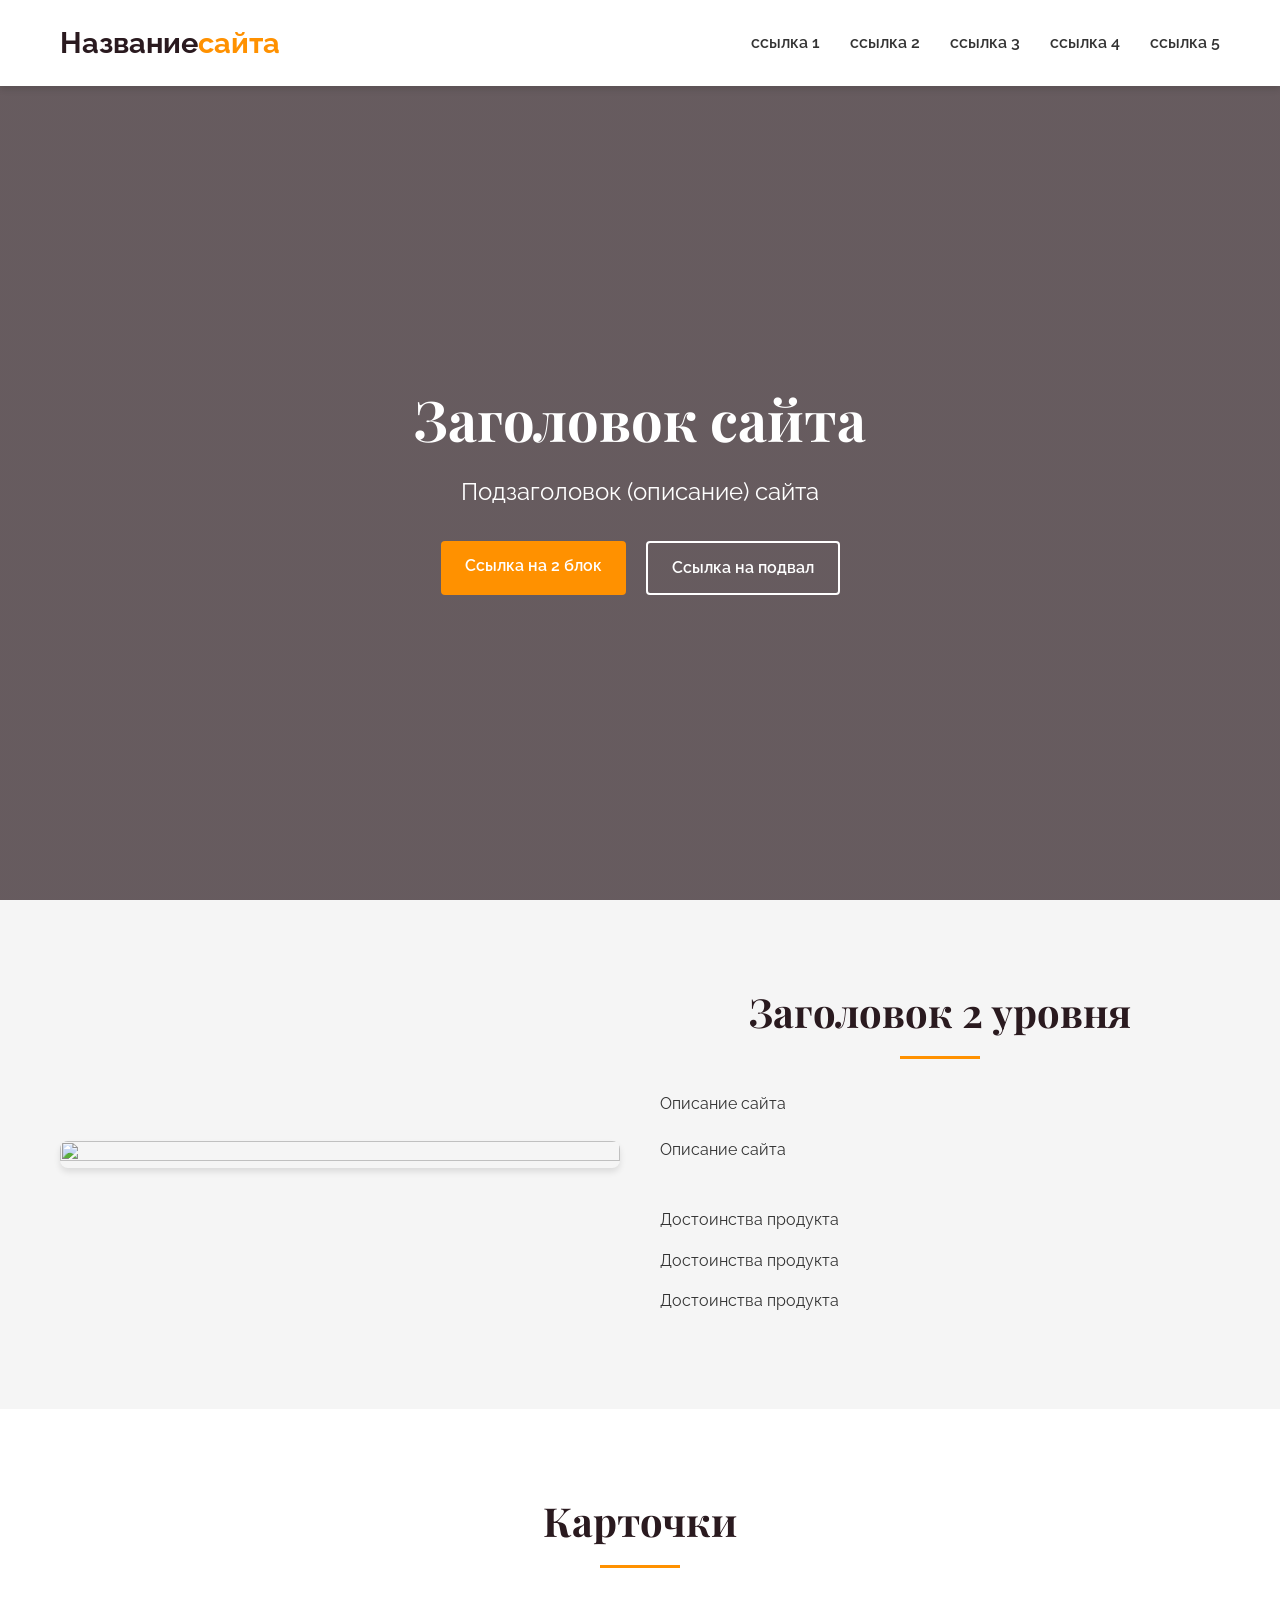
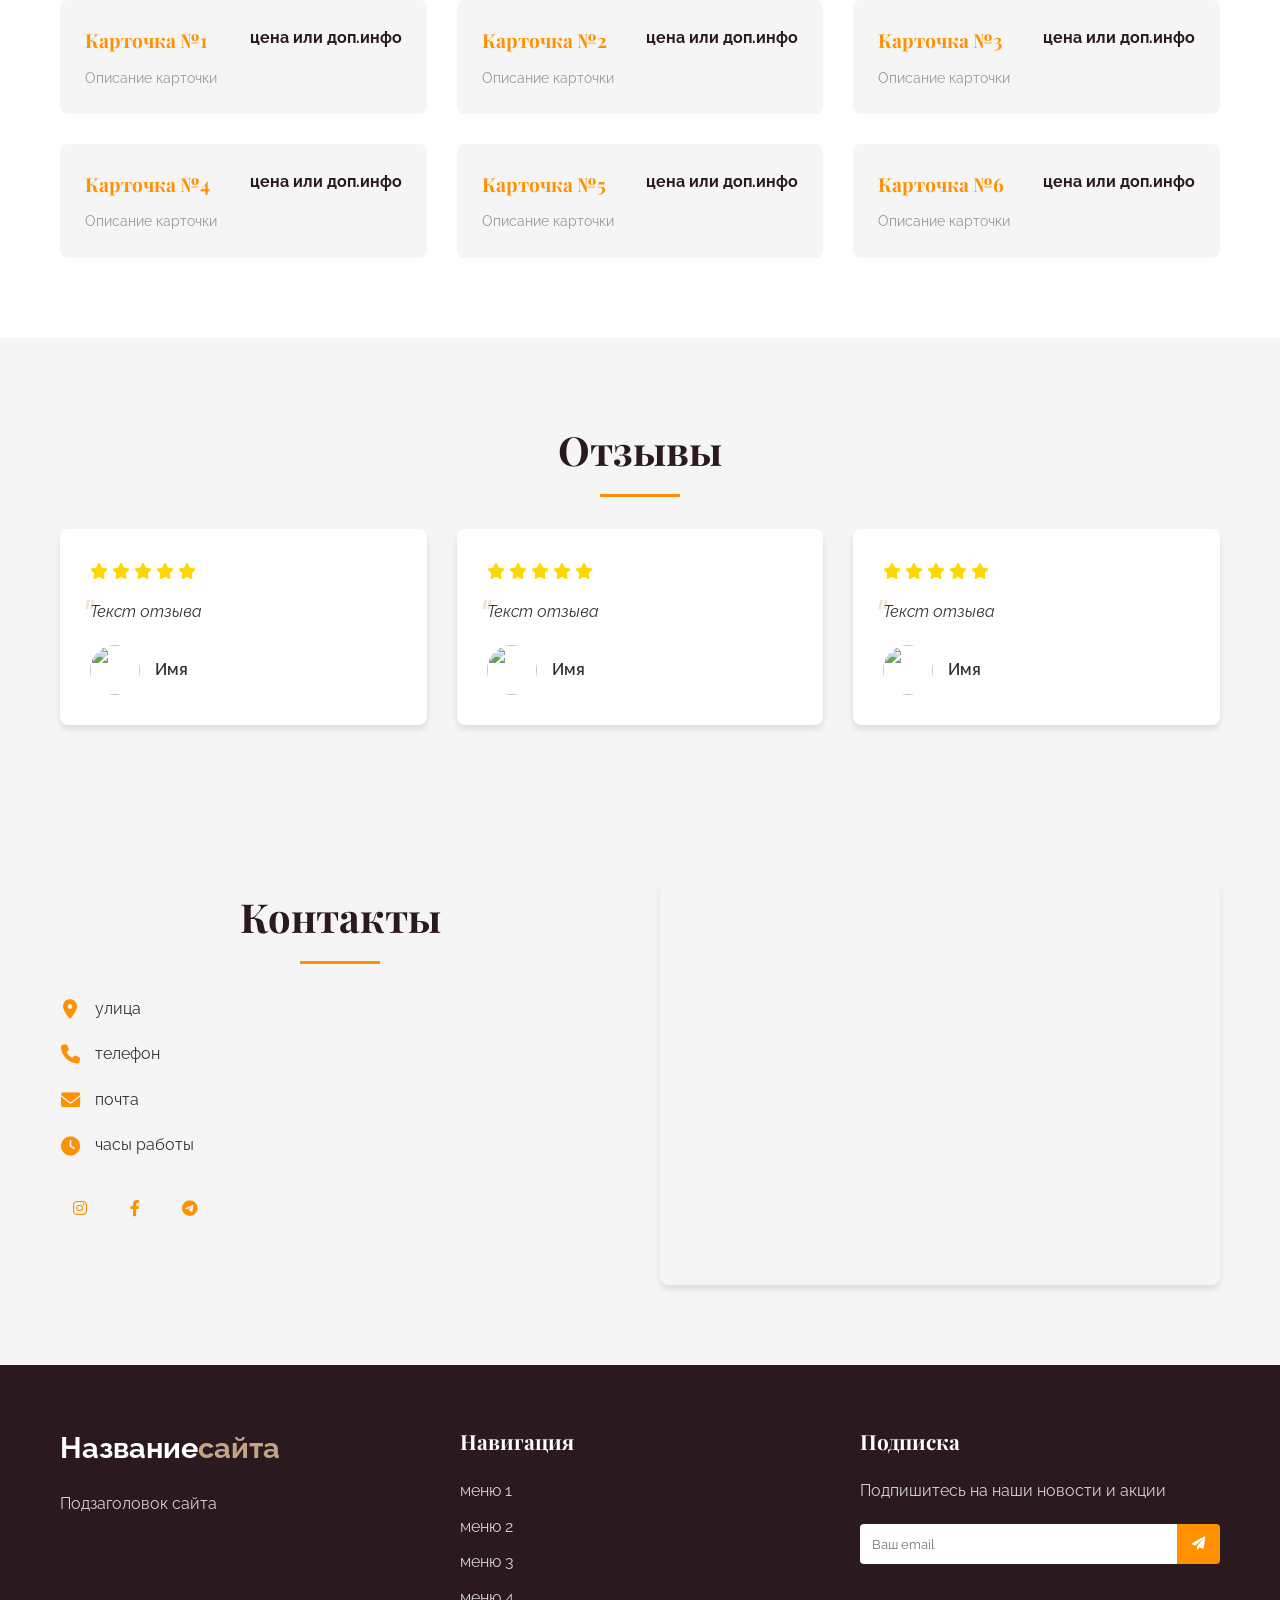
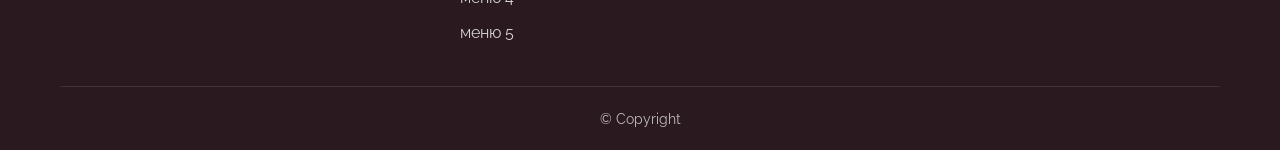
==== index.html @ e177df83 "тест" ====
<!DOCTYPE html>
<html lang="ru">

<head>
    <meta charset="UTF-8">
    <meta name="viewport" content="width=device-width, initial-scale=1.0">
    <title>Название сайта</title>

    <link
        href="https://fonts.googleapis.com/css2?family=Playfair+Display:wght@400;700&family=Raleway:wght@400;600&display=swap"
        rel="stylesheet">
    <link rel="stylesheet" href="https://cdnjs.cloudflare.com/ajax/libs/font-awesome/6.0.0-beta3/css/all.min.css">
    <link rel="stylesheet" href="css/reset.css">
    <link rel="stylesheet" href="css/styles.css">
</head>

<body>
    <header class="header">
        <div class="container">
            <div class="header__inner">
                <a href="#" class="logo">Название<span>сайта</span></a>
                <nav class="nav">
                    <ul class="nav__list">
                        <li class="nav__item"><a href="#" class="nav__link">ссылка 1</a></li>
                        <li class="nav__item"><a href="#menu" class="nav__link">ссылка 2</a></li>
                        <li class="nav__item"><a href="#about" class="nav__link">ссылка 3</a></li>
                        <li class="nav__item"><a href="#reviews" class="nav__link">ссылка 4</a></li>
                        <li class="nav__item"><a href="#contacts" class="nav__link">ссылка 5</a></li>
                    </ul>
                </nav>
                <button class="menu-toggle" aria-label="Меню">
                    <span class="menu-toggle__line"></span>
                    <span class="menu-toggle__line"></span>
                    <span class="menu-toggle__line"></span>
                </button>
            </div>
        </div>
    </header>

    <main class="main">
        <section class="hero">
            <div class="container">
                <h1 class="hero__title">Заголовок сайта</h1>
                <p class="hero__subtitle">Подзаголовок (описание) сайта</p>
                <div class="hero__buttons">
                    <a href="#menu" class="btn btn--primary">Ссылка на 2 блок</a>
                    <a href="#contacts" class="btn btn--outline">Ссылка на подвал</a>
                </div>
            </div>
        </section>

        <section id="about" class="about">
            <div class="container">
                <div class="about__inner">
                    <div class="about__image">
                        <img src="..." alt="">
                    </div>
                    <div class="about__content">
                        <h2 class="section-title">Заголовок 2 уровня</h2>
                        <p class="about__text">Описание сайта</p>
                        <p class="about__text">Описание сайта</p>
                        <ul class="about__features">
                            <li class="feature-item">
                                <span></span>
                            </li>
                            <li class="feature-item">
                                <span>Достоинства продукта</span>
                            </li>
                            <li class="feature-item">
                                <span>Достоинства продукта</span>
                            </li>
                            <li class="feature-item">
                                <span>Достоинства продукта</span>
                            </li>
                        </ul>
                    </div>
                </div>
            </div>
        </section>

        <section id="menu" class="menu">
            <div class="container">
                <h2 class="section-title">Карточки</h2>
                <div class="menu__content active" id="coffee">
                    <div class="menu__grid">
                        <div class="menu-item">
                            <div class="menu-item__header">
                                <h3 class="menu-item__title">Карточка №1</h3>
                                <span class="menu-item__price">цена или доп.инфо</span>
                            </div>
                            <p class="menu-item__description">Описание карточки</p>
                        </div>
                        <div class="menu-item">
                            <div class="menu-item__header">
                                <h3 class="menu-item__title">Карточка №2</h3>
                                <span class="menu-item__price">цена или доп.инфо</span>
                            </div>
                            <p class="menu-item__description">Описание карточки</p>
                        </div>
                        <div class="menu-item">
                            <div class="menu-item__header">
                                <h3 class="menu-item__title">Карточка №3</h3>
                                <span class="menu-item__price">цена или доп.инфо</span>
                            </div>
                            <p class="menu-item__description">Описание карточки</p>
                        </div>
                        <div class="menu-item">
                            <div class="menu-item__header">
                                <h3 class="menu-item__title">Карточка №4</h3>
                                <span class="menu-item__price">цена или доп.инфо</span>
                            </div>
                            <p class="menu-item__description">Описание карточки</p>
                        </div>
                        <div class="menu-item">
                            <div class="menu-item__header">
                                <h3 class="menu-item__title">Карточка №5</h3>
                                <span class="menu-item__price">цена или доп.инфо</span>
                            </div>
                            <p class="menu-item__description">Описание карточки</p>
                        </div>
                        <div class="menu-item">
                            <div class="menu-item__header">
                                <h3 class="menu-item__title">Карточка №6</h3>
                                <span class="menu-item__price">цена или доп.инфо</span>
                            </div>
                            <p class="menu-item__description">Описание карточки</p>
                        </div>
                    </div>
                </div>

            </div>
        </section>

        <section id="reviews" class="reviews">
            <div class="container">
                <h2 class="section-title">Отзывы</h2>
                <div class="reviews__slider">
                    <div class="review">
                        <div class="review__rating">
                            <i class="fas fa-star"></i>
                            <i class="fas fa-star"></i>
                            <i class="fas fa-star"></i>
                            <i class="fas fa-star"></i>
                            <i class="fas fa-star"></i>
                        </div>
                        <p class="review__text">Текст отзыва</p>
                        <div class="review__author">
                            <img src="Вставьте фото" alt=""
                                class="review__photo">
                            <span class="review__name">Имя</span>
                        </div>
                    </div>
                    <div class="review">
                        <div class="review__rating">
                            <i class="fas fa-star"></i>
                            <i class="fas fa-star"></i>
                            <i class="fas fa-star"></i>
                            <i class="fas fa-star"></i>
                            <i class="fas fa-star"></i>
                        </div>
                        <p class="review__text">Текст отзыва</p>
                        <div class="review__author">
                            <img src="Вставьте фото" alt=""
                                class="review__photo">
                            <span class="review__name">Имя</span>
                        </div>
                    </div>
                    <div class="review">
                        <div class="review__rating">
                            <i class="fas fa-star"></i>
                            <i class="fas fa-star"></i>
                            <i class="fas fa-star"></i>
                            <i class="fas fa-star"></i>
                            <i class="fas fa-star"></i>
                        </div>
                        <p class="review__text">Текст отзыва</p>
                        <div class="review__author">
                            <img src="Вставьте фото" alt=""
                                class="review__photo">
                            <span class="review__name">Имя</span>
                        </div>
                    </div>
                </div>
            </div>
        </section>

        <section id="contacts" class="contacts">
            <div class="container">
                <div class="contacts__inner">
                    <div class="contacts__info">
                        <h2 class="section-title">Контакты</h2>
                        <div class="contact-item">
                            <i class="fas fa-map-marker-alt contact-icon"></i>
                            <span>улица</span>
                        </div>
                        <div class="contact-item">
                            <i class="fas fa-phone contact-icon"></i>
                            <span>телефон</span>
                        </div>
                        <div class="contact-item">
                            <i class="fas fa-envelope contact-icon"></i>
                            <span>почта</span>
                        </div>
                        <div class="contact-item">
                            <i class="fas fa-clock contact-icon"></i>
                            <span>часы работы</span>
                        </div>
                        <div class="social-links">
                            <a href="#" class="social-link" aria-label="Instagram"><i class="fab fa-instagram"></i></a>
                            <a href="#" class="social-link" aria-label="Facebook"><i class="fab fa-facebook-f"></i></a>
                            <a href="#" class="social-link" aria-label="Telegram"><i
                                    class="fab fa-telegram-plane"></i></a>
                        </div>
                    </div>
                    <div class="contacts__map">
                        <iframe
                            src="https://www.google.com/maps/embed?pb=!1m18!1m12!1m3!1d2245.373789929819!2d37.61842331593077!3d55.75370398055291!2m3!1f0!2f0!3f0!3m2!1i1024!2i768!4f13.1!3m3!1m2!1s0x46b54a5a738fa419%3A0x7c347d506f52311f!2z0JrRgNCw0YHQvdCw0Y8g0JrQvtC80L_RjtGA0L7QstGB0LrQsNGP!5e0!3m2!1sru!2sru!4v1620000000000!5m2!1sru!2sru"
                            width="100%" height="100%" style="border:0;" allowfullscreen="" loading="lazy"></iframe>
                    </div>
                </div>
            </div>
        </section>
    </main>

    <footer class="footer">
        <div class="container">
            <div class="footer__inner">
                <div class="footer__logo">
                    <a href="#" class="logo">Название<span>сайта</span></a>
                    <p class="footer__text">Подзаголовок сайта</p>
                </div>
                <div class="footer__nav">
                    <h3 class="footer__title">Навигация</h3>
                    <ul class="footer__list">
                        <li><a href="#" class="footer__link">меню 1</a></li>
                        <li><a href="#menu" class="footer__link">меню 2</a></li>
                        <li><a href="#about" class="footer__link">меню 3</a></li>
                        <li><a href="#reviews" class="footer__link">меню 4</a></li>
                        <li><a href="#contacts" class="footer__link">меню 5</a></li>
                    </ul>
                </div>
                <div class="footer__subscribe">
                    <h3 class="footer__title">Подписка</h3>
                    <p class="footer__text">Подпишитесь на наши новости и акции</p>
                    <form class="subscribe-form">
                        <input type="email" placeholder="Ваш email" class="subscribe-input">
                        <button type="submit" class="subscribe-btn"><i class="fas fa-paper-plane"></i></button>
                    </form>
                </div>
            </div>
            <div class="footer__bottom">
                <p class="footer__copyright">© Copyright</p>
            </div>
        </div>
    </footer>


</body>

</html>
---- css/styles.css ----
/* Базовые стили */
:root {
    --primary-color: #ff9100;
    --primary-color-hover: #c05a1f;
    --secondary-color: #C4A484;
    --dark-color: #2A1A1F;
    --light-color: #F5F5F5;
    --white-color: #FFFFFF;
    --text-color: #333333;
    --gray-color: #999999;
    --shadow: 0 4px 6px rgba(0, 0, 0, 0.1);
    --transition: all 0.3s ease;
}

* {
    margin: 0;
    padding: 0;
    box-sizing: border-box;
}

body {
    font-family: 'Raleway', sans-serif;
    line-height: 1.6;
    color: var(--text-color);
    background-color: var(--light-color);
}

h1, h2, h3, h4 {
    font-family: 'Playfair Display', serif;
    font-weight: 700;
}

.container {
    width: 100%;
    max-width: 1200px;
    margin: 0 auto;
    padding: 0 20px;
}

img {
    max-width: 100%;
    height: auto;
}

a {
    text-decoration: none;
    color: inherit;
}

ul {
    list-style: none;
}

.btn {
    display: inline-block;
    padding: 12px 24px;
    border-radius: 4px;
    font-weight: 600;
    text-align: center;
    cursor: pointer;
    transition: var(--transition);
    border: none;
    font-size: 1rem;
}

.btn--primary {
    background-color: var(--primary-color);
    color: var(--white-color);
}

.btn--primary:hover {
    background-color: #5a3d2c;
    transform: translateY(-2px);
    box-shadow: var(--shadow);
}

.btn--outline {
    background-color: transparent;
    color: var(--white-color);
    border: 2px solid var(--white-color);
}

.btn--outline:hover {
    background-color: rgba(255, 255, 255, 0.1);
    transform: translateY(-2px);
}

.section-title {
    font-size: 2.5rem;
    margin-bottom: 2rem;
    text-align: center;
    color: var(--dark-color);
    position: relative;
    padding-bottom: 15px;
}

.section-title::after {
    content: '';
    position: absolute;
    bottom: 0;
    left: 50%;
    transform: translateX(-50%);
    width: 80px;
    height: 3px;
    background-color: var(--primary-color);
}

/* Шапка */
.header {
    background-color: var(--white-color);
    box-shadow: var(--shadow);
    position: fixed;
    width: 100%;
    top: 0;
    left: 0;
    z-index: 1000;
}

.header__inner {
    display: flex;
    justify-content: space-between;
    align-items: center;
    padding: 20px 0;
}

.logo {
    font-size: 1.8rem;
    font-weight: 700;
    color: var(--dark-color);
}

.logo span {
    color: var(--primary-color);
}

.nav__list {
    display: flex;
    gap: 30px;
}

.nav__link {
    font-weight: 600;
    position: relative;
    padding: 5px 0;
    transition: var(--transition);
}

.nav__link::after {
    content: '';
    position: absolute;
    bottom: 0;
    left: 0;
    width: 0;
    height: 2px;
    background-color: var(--primary-color);
    transition: var(--transition);
}

.nav__link:hover {
    color: var(--primary-color);
}

.nav__link:hover::after {
    width: 100%;
}

.menu-toggle {
    display: none;
    background: none;
    border: none;
    cursor: pointer;
    padding: 10px;
    z-index: 1001;
}

.menu-toggle__line {
    display: block;
    width: 25px;
    height: 2px;
    background-color: var(--dark-color);
    margin: 5px 0;
    transition: var(--transition);
}

/* Герой */
.hero {
    background: linear-gradient(rgba(42, 26, 31, 0.7), rgba(42, 26, 31, 0.7)), url('Ссылка на изображение') no-repeat center center/cover;
    height: 100vh;
    color: var(--white-color);
    display: flex;
    align-items: center;
    text-align: center;
    padding-top: 80px;
}

.hero__title {
    font-size: 3.5rem;
    margin-bottom: 20px;
    line-height: 1.2;
}

.hero__subtitle {
    font-size: 1.5rem;
    margin-bottom: 30px;
    max-width: 700px;
    margin-left: auto;
    margin-right: auto;
}

.hero__buttons {
    display: flex;
    gap: 20px;
    justify-content: center;
}

/* О нас */
.about {
    padding: 80px 0;
}

.about__inner {
    display: grid;
    grid-template-columns: 1fr 1fr;
    gap: 40px;
    align-items: center;
}

.about__image {
    border-radius: 8px;
    overflow: hidden;
    box-shadow: var(--shadow);
}

.about__image img {
    width: 100%;
    height: 100%;
    object-fit: cover;
    transition: var(--transition);
}

.about__image:hover img {
    transform: scale(1.05);
}

.about__text {
    margin-bottom: 20px;
}

.about__features {
    margin-top: 30px;
}

.feature-item {
    display: flex;
    align-items: center;
    margin-bottom: 15px;
}

.feature-icon {
    margin-right: 15px;
    color: var(--primary-color);
    font-size: 1.2rem;
}

/* Меню */
.menu {
    padding: 80px 0;
    background-color: var(--white-color);
}

.menu__tabs {
    display: flex;
    justify-content: center;
    margin-bottom: 30px;
    gap: 10px;
}

.tab-btn {
    padding: 10px 20px;
    background: none;
    border: none;
    border-bottom: 2px solid transparent;
    font-family: 'Raleway', sans-serif;
    font-weight: 600;
    font-size: 1rem;
    cursor: pointer;
    transition: var(--transition);
    color: var(--gray-color);
}

.tab-btn.active {
    color: var(--primary-color);
    border-bottom-color: var(--primary-color);
}

.tab-btn:hover {
    color: var(--primary-color);
}

.menu__content {
    display: none;
}

.menu__content.active {
    display: block;
}

.menu__grid {
    display: grid;
    grid-template-columns: repeat(auto-fit, minmax(300px, 1fr));
    gap: 30px;
}

.menu-item {
    background-color: var(--light-color);
    padding: 25px;
    border-radius: 8px;
    transition: var(--transition);
}

.menu-item:hover {
    transform: translateY(-5px);
    box-shadow: var(--shadow);
}

.menu-item__header {
    display: flex;
    justify-content: space-between;
    margin-bottom: 10px;
}

.menu-item__title {
    font-size: 1.2rem;
    color: var(--primary-color);
}

.menu-item__price {
    font-weight: 700;
    color: var(--dark-color);
}

.menu-item__description {
    color: var(--gray-color);
    font-size: 0.9rem;
}

/* Отзывы */
.reviews {
    padding: 80px 0;
    background-color: var(--light-color);
}

.reviews__slider {
    display: grid;
    grid-template-columns: repeat(auto-fit, minmax(300px, 1fr));
    gap: 30px;
}

.review {
    background-color: var(--white-color);
    padding: 30px;
    border-radius: 8px;
    box-shadow: var(--shadow);
    transition: var(--transition);
}

.review:hover {
    transform: translateY(-5px);
}

.review__rating {
    color: #FFD700;
    margin-bottom: 15px;
}

.review__text {
    font-style: italic;
    margin-bottom: 20px;
    position: relative;
}

.review__text::before {
    content: '"';
    font-size: 3rem;
    color: var(--secondary-color);
    position: absolute;
    top: -20px;
    left: -10px;
    opacity: 0.3;
}

.review__author {
    display: flex;
    align-items: center;
}

.review__photo {
    width: 50px;
    height: 50px;
    border-radius: 50%;
    object-fit: cover;
    margin-right: 15px;
}

.review__name {
    font-weight: 600;
}

/* Контакты */
.contacts {
    padding: 80px 0;
}

.contacts__inner {
    display: grid;
    grid-template-columns: 1fr 1fr;
    gap: 40px;
}

.contact-item {
    display: flex;
    align-items: center;
    margin-bottom: 20px;
}

.contact-icon {
    margin-right: 15px;
    color: var(--primary-color);
    font-size: 1.2rem;
    width: 20px;
    text-align: center;
}

.contacts__map {
    height: 400px;
    border-radius: 8px;
    overflow: hidden;
    box-shadow: var(--shadow);
}

.social-links {
    display: flex;
    gap: 15px;
    margin-top: 30px;
}

.social-link {
    display: flex;
    align-items: center;
    justify-content: center;
    width: 40px;
    height: 40px;
    border-radius: 50%;
    background-color: var(--light-color);
    color: var(--primary-color);
    transition: var(--transition);
}

.social-link:hover {
    background-color: var(--primary-color);
    color: var(--white-color);
    transform: translateY(-3px);
}

/* Подвал */
.footer {
    background-color: var(--dark-color);
    color: var(--white-color);
    padding: 60px 0 20px;
}

.footer__inner {
    display: grid;
    grid-template-columns: repeat(auto-fit, minmax(250px, 1fr));
    gap: 40px;
    margin-bottom: 40px;
}

.footer__logo .logo {
    color: var(--white-color);
}

.footer__logo .logo span {
    color: var(--secondary-color);
}

.footer__text {
    margin-top: 20px;
    opacity: 0.8;
    line-height: 1.6;
}

.footer__title {
    font-size: 1.3rem;
    margin-bottom: 20px;
    font-family: 'Playfair Display', serif;
}

.footer__list {
    display: flex;
    flex-direction: column;
    gap: 10px;
}

.footer__link {
    opacity: 0.8;
    transition: var(--transition);
}

.footer__link:hover {
    opacity: 1;
    color: var(--secondary-color);
}

.subscribe-form {
    display: flex;
    margin-top: 20px;
}

.subscribe-input {
    flex: 1;
    padding: 12px;
    border: none;
    border-radius: 4px 0 0 4px;
    font-family: 'Raleway', sans-serif;
}

.subscribe-input:focus {
    outline: none;
    box-shadow: 0 0 0 2px var(--secondary-color);
}

.subscribe-btn {
    background-color: var(--primary-color);
    color: var(--white-color);
    border: none;
    border-radius: 0 4px 4px 0;
    padding: 0 15px;
    cursor: pointer;
    transition: var(--transition);
}

.subscribe-btn:hover {
    background-color: var(--secondary-color);
}

.footer__bottom {
    padding-top: 20px;
    border-top: 1px solid rgba(255, 255, 255, 0.1);
    text-align: center;
}

.footer__copyright {
    opacity: 0.7;
    font-size: 0.9rem;
}

/* Адаптивность */
@media (max-width: 992px) {
    .section-title {
        font-size: 2rem;
    }
    
    .hero__title {
        font-size: 2.8rem;
    }
    
    .hero__subtitle {
        font-size: 1.3rem;
    }
    
    .about__inner {
        grid-template-columns: 1fr;
    }
    
    .about__image {
        order: -1;
    }
}

@media (max-width: 768px) {
    .nav {
        position: fixed;
        top: 80px;
        left: -100%;
        width: 80%;
        height: calc(100vh - 80px);
        background-color: var(--white-color);
        box-shadow: var(--shadow);
        transition: var(--transition);
        z-index: 999;
        flex-direction: column;
        padding: 30px;
    }
    
    .nav.active {
        left: 0;
    }
    
    .nav__list {
        flex-direction: column;
        gap: 20px;
    }
    
    .menu-toggle {
        display: block;
    }
    
    .menu-toggle.active .menu-toggle__line:nth-child(1) {
        transform: rotate(45deg) translate(5px, 5px);
    }
    
    .menu-toggle.active .menu-toggle__line:nth-child(2) {
        opacity: 0;
    }
    
    .menu-toggle.active .menu-toggle__line:nth-child(3) {
        transform: rotate(-45deg) translate(7px, -6px);
    }
    
    .hero {
        height: auto;
        padding: 120px 0 80px;
    }
    
    .hero__buttons {
        flex-direction: column;
        gap: 15px;
    }
    
    .contacts__inner {
        grid-template-columns: 1fr;
    }
    
    .contacts__map {
        height: 300px;
    }
}

@media (max-width: 576px) {
    .section-title {
        font-size: 1.8rem;
    }
    
    .hero__title {
        font-size: 2.2rem;
    }
    
    .hero__subtitle {
        font-size: 1.1rem;
    }
    
    .menu__tabs {
        flex-direction: column;
    }
}
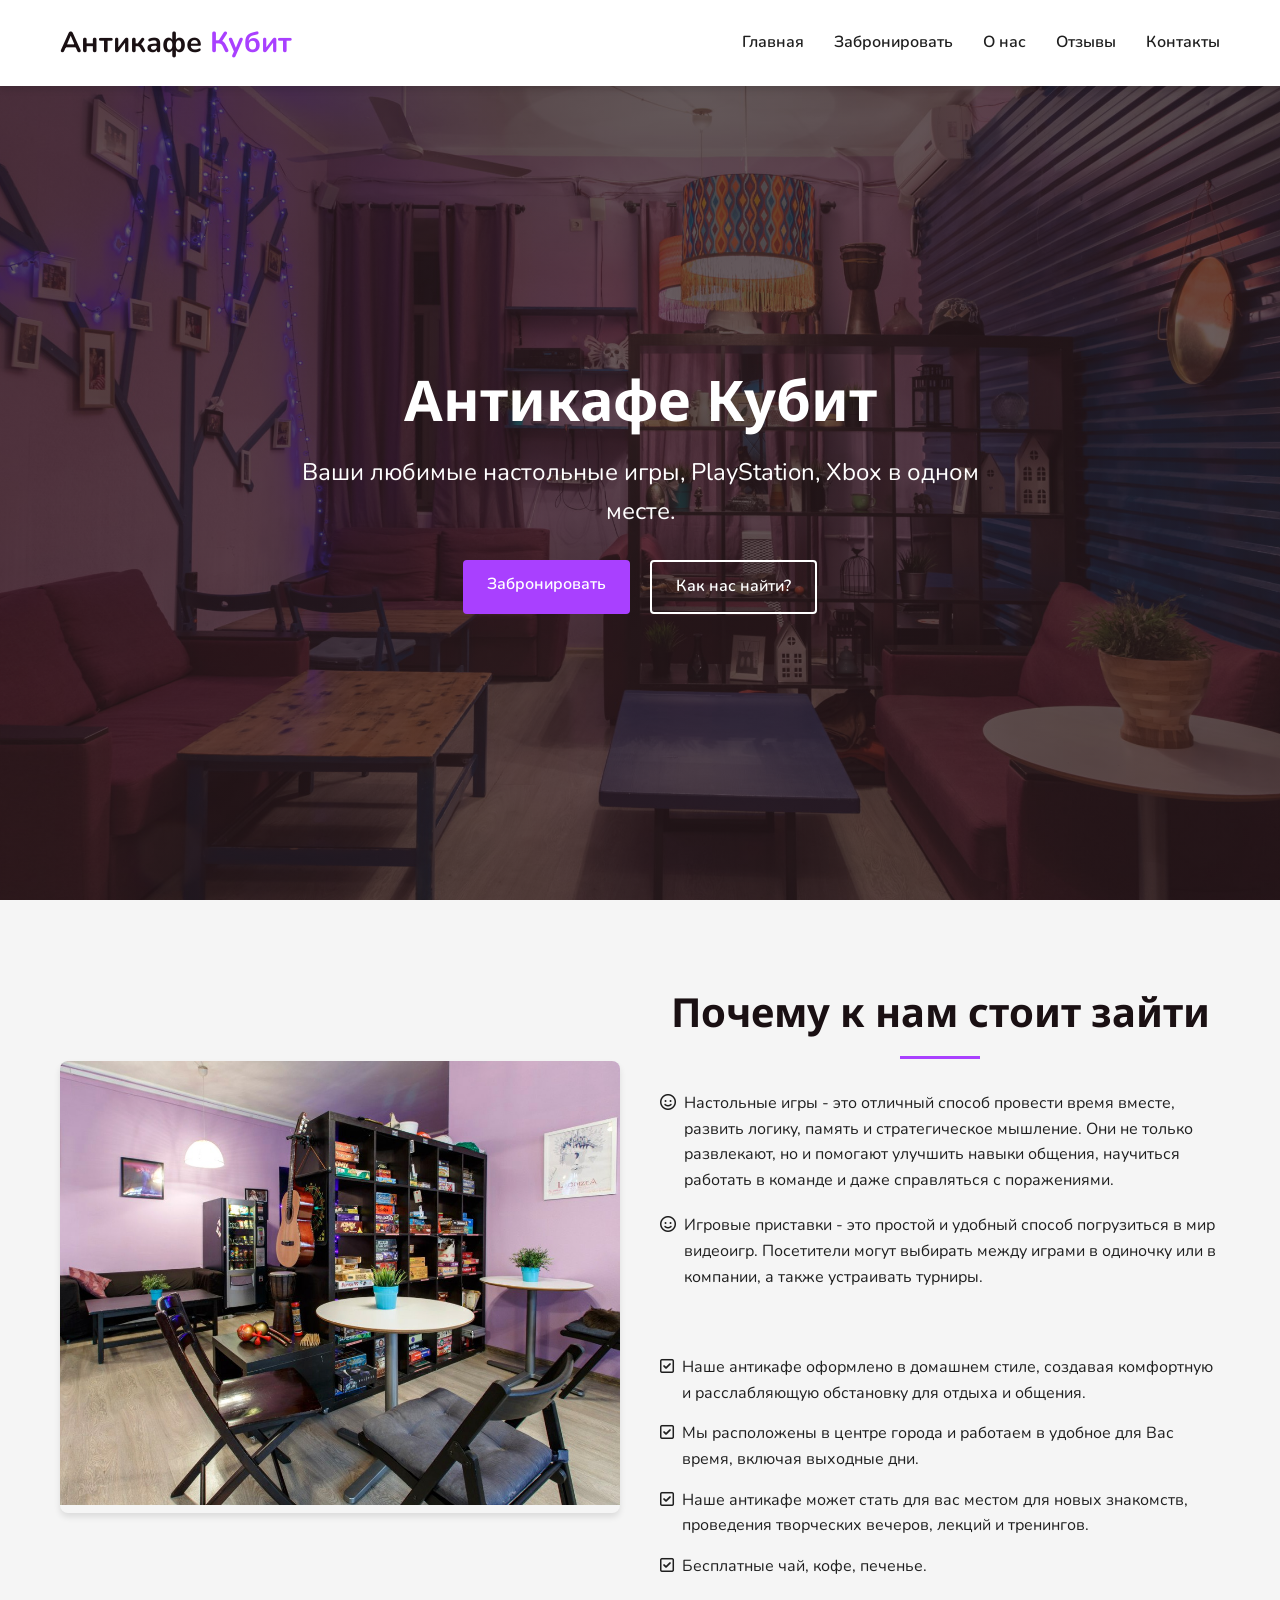
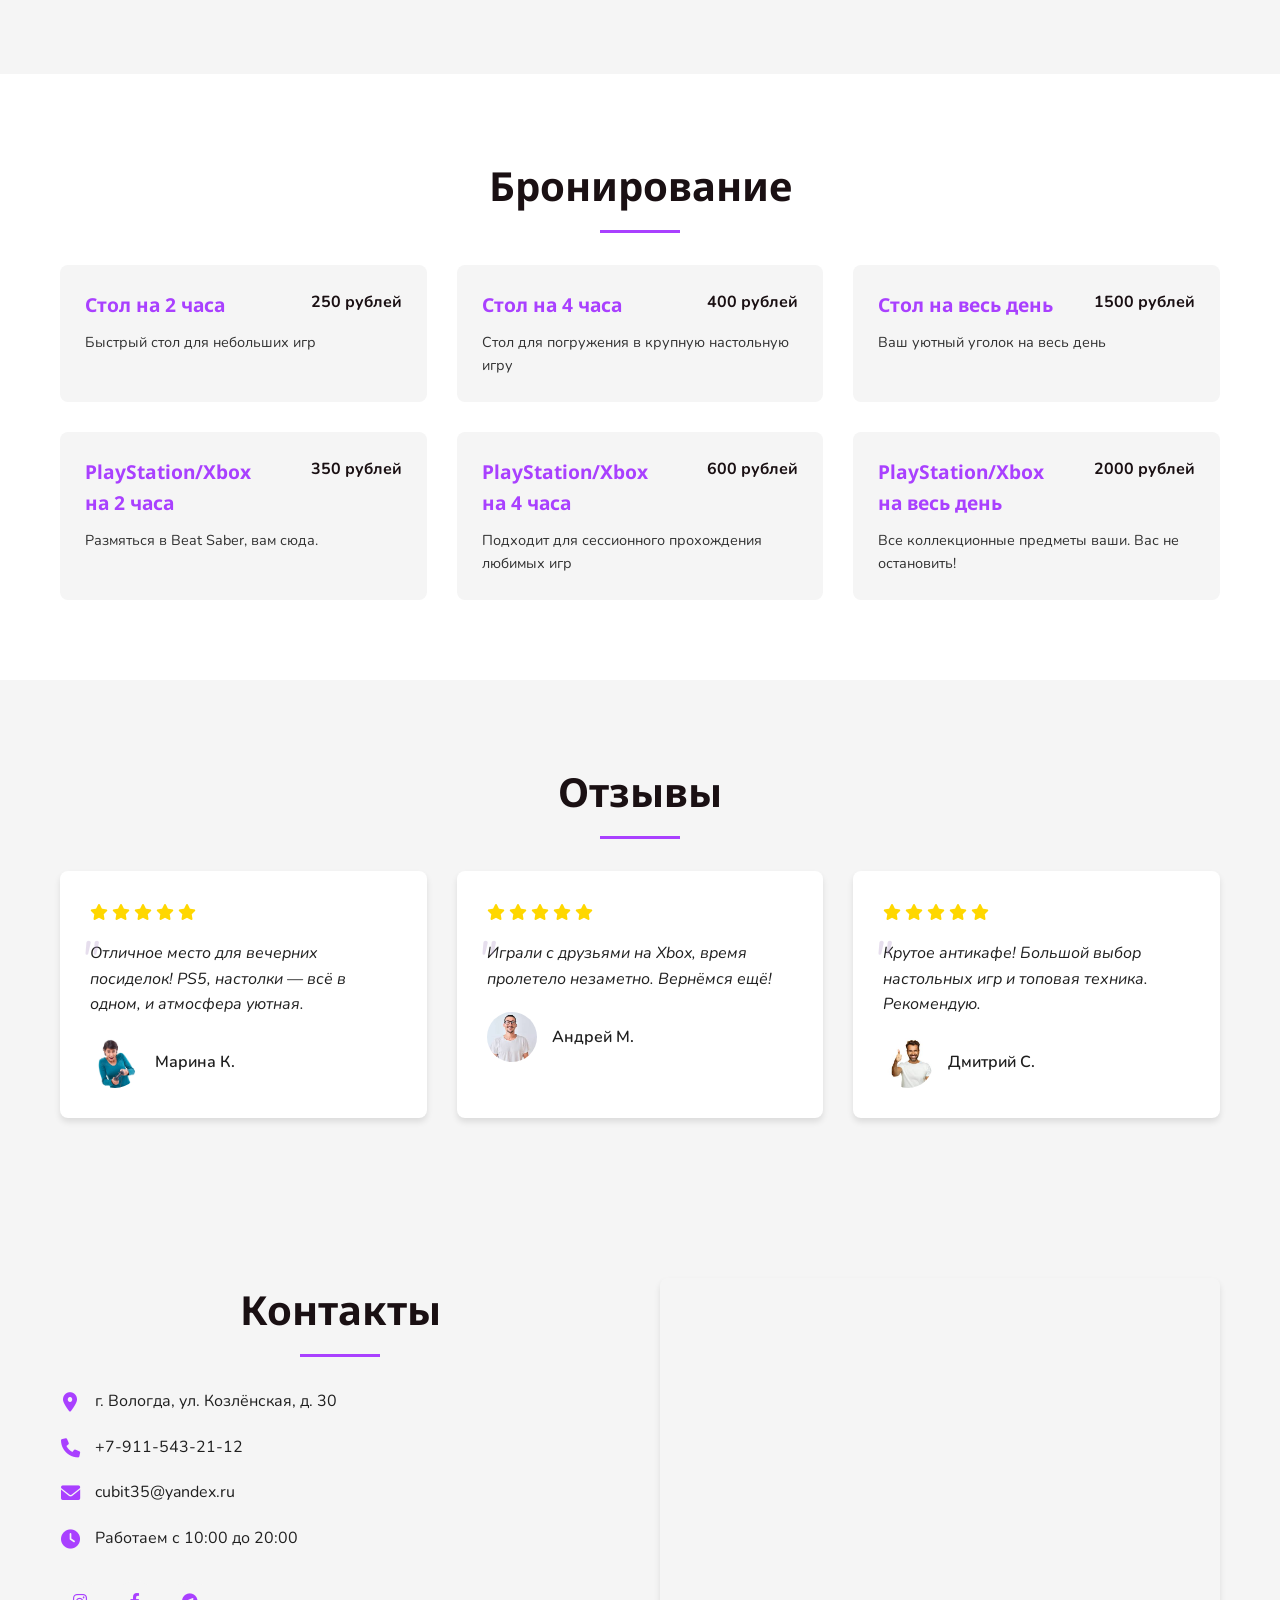
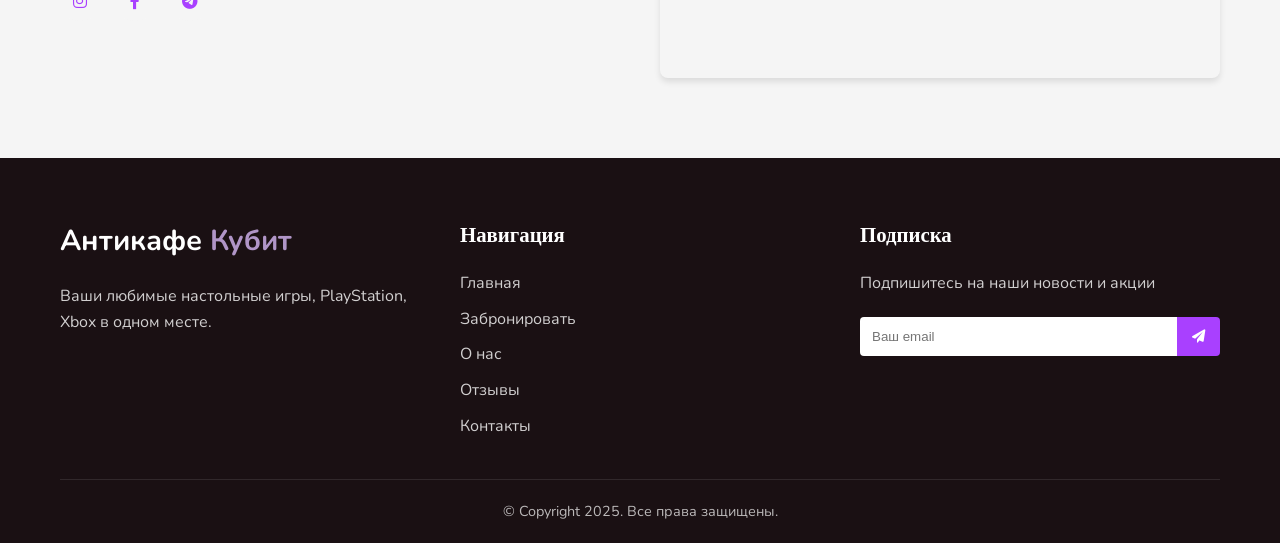
==== commit c0acf0fe: "Добавлен контент, бургерное меню, скрипты." ====
--- a/index.html
+++ b/index.html
@@ -7,7 +7,7 @@
     <title>Название сайта</title>
 
     <link
-        href="https://fonts.googleapis.com/css2?family=Playfair+Display:wght@400;700&family=Raleway:wght@400;600&display=swap"
+        href="https://fonts.googleapis.com/css2?family=Noto+Sans:ital,wght@0,100..900;1,100..900&family=Nunito:ital,wght@0,200..1000;1,200..1000&display=swap"
         rel="stylesheet">
     <link rel="stylesheet" href="https://cdnjs.cloudflare.com/ajax/libs/font-awesome/6.0.0-beta3/css/all.min.css">
     <link rel="stylesheet" href="css/reset.css">
@@ -18,21 +18,28 @@
     <header class="header">
         <div class="container">
             <div class="header__inner">
-                <a href="#" class="logo">Название<span>сайта</span></a>
+                <a href="#" class="logo">Антикафе<span> Кубит</span></a>
                 <nav class="nav">
                     <ul class="nav__list">
-                        <li class="nav__item"><a href="#" class="nav__link">ссылка 1</a></li>
-                        <li class="nav__item"><a href="#menu" class="nav__link">ссылка 2</a></li>
-                        <li class="nav__item"><a href="#about" class="nav__link">ссылка 3</a></li>
-                        <li class="nav__item"><a href="#reviews" class="nav__link">ссылка 4</a></li>
-                        <li class="nav__item"><a href="#contacts" class="nav__link">ссылка 5</a></li>
+                        <li class="nav__item"><a href="#" class="nav__link">Главная</a></li>
+                        <li class="nav__item"><a href="#menu" class="nav__link">Забронировать</a></li>
+                        <li class="nav__item"><a href="#about" class="nav__link">О нас</a></li>
+                        <li class="nav__item"><a href="#reviews" class="nav__link">Отзывы</a></li>
+                        <li class="nav__item"><a href="#contacts" class="nav__link">Контакты</a></li>
                     </ul>
                 </nav>
-                <button class="menu-toggle" aria-label="Меню">
+                <button id="burger-toggle" class="menu-toggle" aria-label="Меню">
                     <span class="menu-toggle__line"></span>
                     <span class="menu-toggle__line"></span>
                     <span class="menu-toggle__line"></span>
                 </button>
+                <div id="burger-menu" class="hidden" style="right: -150px;">
+                    <a href="#" class="nav__link">Главная</a>
+                    <a href="#menu" class="nav__link">Забронировать</a>
+                    <a href="#about" class="nav__link">О нас</a>
+                    <a href="#reviews" class="nav__link">Отзывы</a>
+                    <a href="#contacts" class="nav__link">Контакты</a>
+                </div>
             </div>
         </div>
     </header>
@@ -40,11 +47,11 @@
     <main class="main">
         <section class="hero">
             <div class="container">
-                <h1 class="hero__title">Заголовок сайта</h1>
-                <p class="hero__subtitle">Подзаголовок (описание) сайта</p>
+                <h1 class="hero__title">Антикафе Кубит</h1>
+                <p class="hero__subtitle">Ваши любимые настольные игры, PlayStation, Xbox в одном месте.</p>
                 <div class="hero__buttons">
-                    <a href="#menu" class="btn btn--primary">Ссылка на 2 блок</a>
-                    <a href="#contacts" class="btn btn--outline">Ссылка на подвал</a>
+                    <a href="#menu" class="btn btn--primary">Забронировать</a>
+                    <a href="#contacts" class="btn btn--outline">Как нас найти?</a>
                 </div>
             </div>
         </section>
@@ -53,24 +60,37 @@
             <div class="container">
                 <div class="about__inner">
                     <div class="about__image">
-                        <img src="..." alt="">
+                        <img src="images/about-image.jpg" alt="">
                     </div>
                     <div class="about__content">
-                        <h2 class="section-title">Заголовок 2 уровня</h2>
-                        <p class="about__text">Описание сайта</p>
-                        <p class="about__text">Описание сайта</p>
+                        <h2 class="section-title">Почему к нам стоит зайти</h2>
+                        <div class="about__text__block">
+                            <i class="fa-regular fa-face-smile"></i>&nbsp;&nbsp;
+                            <p class="about__text">Настольные игры - это отличный способ провести время вместе, развить логику, память и стратегическое мышление. Они не только развлекают, но и помогают улучшить навыки общения, научиться работать в команде и даже справляться с поражениями.</p>
+                        </div>
+                        <div class="about__text__block">
+                            <i class="fa-regular fa-face-smile"></i>&nbsp;&nbsp;
+                            <p class="about__text">Игровые приставки - это простой и удобный способ погрузиться в мир видеоигр. Посетители могут выбирать между играми в одиночку или в компании, а также устраивать турниры.</p>
+                        </div>
                         <ul class="about__features">
                             <li class="feature-item">
                                 <span></span>
                             </li>
                             <li class="feature-item">
-                                <span>Достоинства продукта</span>
-                            </li>
-                            <li class="feature-item">
-                                <span>Достоинства продукта</span>
-                            </li>
-                            <li class="feature-item">
-                                <span>Достоинства продукта</span>
+                                <i class="fa-regular fa-square-check"></i>&nbsp;&nbsp;
+                                <span>Наше антикафе оформлено в домашнем стиле, создавая комфортную и расслабляющую обстановку для отдыха и общения. </span>
+                            </li>
+                            <li class="feature-item">
+                                <i class="fa-regular fa-square-check"></i>&nbsp;&nbsp;
+                                <span>Мы расположены в центре города и работаем в удобное для Вас время, включая выходные дни. </span>
+                            </li>
+                            <li class="feature-item">
+                                <i class="fa-regular fa-square-check"></i>&nbsp;&nbsp;
+                                <span>Наше антикафе может стать для вас местом для новых знакомств, проведения творческих вечеров, лекций и тренингов.</span>
+                            </li>
+                            <li class="feature-item">
+                                <i class="fa-regular fa-square-check"></i>&nbsp;&nbsp;
+                                <span>Бесплатные чай, кофе, печенье.</span>
                             </li>
                         </ul>
                     </div>
@@ -80,50 +100,50 @@
 
         <section id="menu" class="menu">
             <div class="container">
-                <h2 class="section-title">Карточки</h2>
+                <h2 class="section-title">Бронирование</h2>
                 <div class="menu__content active" id="coffee">
                     <div class="menu__grid">
                         <div class="menu-item">
                             <div class="menu-item__header">
-                                <h3 class="menu-item__title">Карточка №1</h3>
-                                <span class="menu-item__price">цена или доп.инфо</span>
-                            </div>
-                            <p class="menu-item__description">Описание карточки</p>
-                        </div>
-                        <div class="menu-item">
-                            <div class="menu-item__header">
-                                <h3 class="menu-item__title">Карточка №2</h3>
-                                <span class="menu-item__price">цена или доп.инфо</span>
-                            </div>
-                            <p class="menu-item__description">Описание карточки</p>
-                        </div>
-                        <div class="menu-item">
-                            <div class="menu-item__header">
-                                <h3 class="menu-item__title">Карточка №3</h3>
-                                <span class="menu-item__price">цена или доп.инфо</span>
-                            </div>
-                            <p class="menu-item__description">Описание карточки</p>
-                        </div>
-                        <div class="menu-item">
-                            <div class="menu-item__header">
-                                <h3 class="menu-item__title">Карточка №4</h3>
-                                <span class="menu-item__price">цена или доп.инфо</span>
-                            </div>
-                            <p class="menu-item__description">Описание карточки</p>
-                        </div>
-                        <div class="menu-item">
-                            <div class="menu-item__header">
-                                <h3 class="menu-item__title">Карточка №5</h3>
-                                <span class="menu-item__price">цена или доп.инфо</span>
-                            </div>
-                            <p class="menu-item__description">Описание карточки</p>
-                        </div>
-                        <div class="menu-item">
-                            <div class="menu-item__header">
-                                <h3 class="menu-item__title">Карточка №6</h3>
-                                <span class="menu-item__price">цена или доп.инфо</span>
-                            </div>
-                            <p class="menu-item__description">Описание карточки</p>
+                                <h3 class="menu-item__title">Стол на 2 часа</h3>
+                                <span class="menu-item__price">250&nbsp;рублей</span>
+                            </div>
+                            <p class="menu-item__description">Быстрый стол для небольших игр</p>
+                        </div>
+                        <div class="menu-item">
+                            <div class="menu-item__header">
+                                <h3 class="menu-item__title">Стол на 4 часа</h3>
+                                <span class="menu-item__price">400&nbsp;рублей</span>
+                            </div>
+                            <p class="menu-item__description">Стол для погружения в крупную настольную игру</p>
+                        </div>
+                        <div class="menu-item">
+                            <div class="menu-item__header">
+                                <h3 class="menu-item__title">Стол на весь день</h3>
+                                <span class="menu-item__price">1500&nbsp;рублей</span>
+                            </div>
+                            <p class="menu-item__description">Ваш уютный уголок на весь день</p>
+                        </div>
+                        <div class="menu-item">
+                            <div class="menu-item__header">
+                                <h3 class="menu-item__title">PlayStation/Xbox на&nbsp;2&nbsp;часа</h3>
+                                <span class="menu-item__price">350&nbsp;рублей</span>
+                            </div>
+                            <p class="menu-item__description">Размяться в Beat Saber, вам сюда.</p>
+                        </div>
+                        <div class="menu-item">
+                            <div class="menu-item__header">
+                                <h3 class="menu-item__title">PlayStation/Xbox на&nbsp;4&nbsp;часа</h3>
+                                <span class="menu-item__price">600&nbsp;рублей</span>
+                            </div>
+                            <p class="menu-item__description">Подходит для сессионного прохождения любимых игр</p>
+                        </div>
+                        <div class="menu-item">
+                            <div class="menu-item__header">
+                                <h3 class="menu-item__title">PlayStation/Xbox на&nbsp;весь&nbsp;день</h3>
+                                <span class="menu-item__price">2000&nbsp;рублей</span>
+                            </div>
+                            <p class="menu-item__description">Все коллекционные предметы ваши. Вас не остановить!</p>
                         </div>
                     </div>
                 </div>
@@ -143,11 +163,11 @@
                             <i class="fas fa-star"></i>
                             <i class="fas fa-star"></i>
                         </div>
-                        <p class="review__text">Текст отзыва</p>
+                        <p class="review__text">Отличное место для вечерних посиделок! PS5, настолки — всё в одном, и атмосфера уютная.</p>
                         <div class="review__author">
-                            <img src="Вставьте фото" alt=""
+                            <img src="images/review-1.webp" alt=""
                                 class="review__photo">
-                            <span class="review__name">Имя</span>
+                            <span class="review__name">Марина К.</span>
                         </div>
                     </div>
                     <div class="review">
@@ -158,11 +178,11 @@
                             <i class="fas fa-star"></i>
                             <i class="fas fa-star"></i>
                         </div>
-                        <p class="review__text">Текст отзыва</p>
+                        <p class="review__text">Играли с друзьями на Xbox, время пролетело незаметно. Вернёмся ещё!</p>
                         <div class="review__author">
-                            <img src="Вставьте фото" alt=""
+                            <img src="images/review-3.jfif" alt=""
                                 class="review__photo">
-                            <span class="review__name">Имя</span>
+                            <span class="review__name">Андрей М.</span>
                         </div>
                     </div>
                     <div class="review">
@@ -173,11 +193,11 @@
                             <i class="fas fa-star"></i>
                             <i class="fas fa-star"></i>
                         </div>
-                        <p class="review__text">Текст отзыва</p>
+                        <p class="review__text">Крутое антикафе! Большой выбор настольных игр и топовая техника. Рекомендую.</p>
                         <div class="review__author">
-                            <img src="Вставьте фото" alt=""
+                            <img src="images/review-2.jfif" alt=""
                                 class="review__photo">
-                            <span class="review__name">Имя</span>
+                            <span class="review__name">Дмитрий С.</span>
                         </div>
                     </div>
                 </div>
@@ -191,19 +211,19 @@
                         <h2 class="section-title">Контакты</h2>
                         <div class="contact-item">
                             <i class="fas fa-map-marker-alt contact-icon"></i>
-                            <span>улица</span>
+                            <span>г. Вологда, ул. Козлёнская, д. 30</span>
                         </div>
                         <div class="contact-item">
                             <i class="fas fa-phone contact-icon"></i>
-                            <span>телефон</span>
+                            <span>+7-911-543-21-12</span>
                         </div>
                         <div class="contact-item">
                             <i class="fas fa-envelope contact-icon"></i>
-                            <span>почта</span>
+                            <span>cubit35@yandex.ru</span>
                         </div>
                         <div class="contact-item">
                             <i class="fas fa-clock contact-icon"></i>
-                            <span>часы работы</span>
+                            <span>Работаем с 10:00 до 20:00</span>
                         </div>
                         <div class="social-links">
                             <a href="#" class="social-link" aria-label="Instagram"><i class="fab fa-instagram"></i></a>
@@ -214,7 +234,7 @@
                     </div>
                     <div class="contacts__map">
                         <iframe
-                            src="https://www.google.com/maps/embed?pb=!1m18!1m12!1m3!1d2245.373789929819!2d37.61842331593077!3d55.75370398055291!2m3!1f0!2f0!3f0!3m2!1i1024!2i768!4f13.1!3m3!1m2!1s0x46b54a5a738fa419%3A0x7c347d506f52311f!2z0JrRgNCw0YHQvdCw0Y8g0JrQvtC80L_RjtGA0L7QstGB0LrQsNGP!5e0!3m2!1sru!2sru!4v1620000000000!5m2!1sru!2sru"
+                            src="https://www.google.com/maps/embed/v1/place?q=Vologda,+Россия,+Козленская+30&key=AIzaSyBFw0Qbyq9zTFTd-tUY6dZWTgaQzuU17R8"
                             width="100%" height="100%" style="border:0;" allowfullscreen="" loading="lazy"></iframe>
                     </div>
                 </div>
@@ -226,17 +246,17 @@
         <div class="container">
             <div class="footer__inner">
                 <div class="footer__logo">
-                    <a href="#" class="logo">Название<span>сайта</span></a>
-                    <p class="footer__text">Подзаголовок сайта</p>
+                    <a href="#" class="logo">Антикафе<span> Кубит</span></a>
+                    <p class="footer__text">Ваши любимые настольные игры, PlayStation, Xbox в одном месте.</p>
                 </div>
                 <div class="footer__nav">
                     <h3 class="footer__title">Навигация</h3>
                     <ul class="footer__list">
-                        <li><a href="#" class="footer__link">меню 1</a></li>
-                        <li><a href="#menu" class="footer__link">меню 2</a></li>
-                        <li><a href="#about" class="footer__link">меню 3</a></li>
-                        <li><a href="#reviews" class="footer__link">меню 4</a></li>
-                        <li><a href="#contacts" class="footer__link">меню 5</a></li>
+                        <li><a href="#" class="footer__link">Главная</a></li>
+                        <li><a href="#menu" class="footer__link">Забронировать</a></li>
+                        <li><a href="#about" class="footer__link">О нас</a></li>
+                        <li><a href="#reviews" class="footer__link">Отзывы</a></li>
+                        <li><a href="#contacts" class="footer__link">Контакты</a></li>
                     </ul>
                 </div>
                 <div class="footer__subscribe">
@@ -249,12 +269,13 @@
                 </div>
             </div>
             <div class="footer__bottom">
-                <p class="footer__copyright">© Copyright</p>
+                <p class="footer__copyright">© Copyright 2025. Все права защищены.</p>
             </div>
         </div>
     </footer>
 
-
+    <script src="js/burger-menu.js"></script>
+    <script src="js/burger-menu-mouse-out.js"></script>
 </body>
 
 </html>
--- a/css/styles.css
+++ b/css/styles.css
@@ -1,13 +1,13 @@
 /* Базовые стили */
 :root {
-    --primary-color: #ff9100;
-    --primary-color-hover: #c05a1f;
-    --secondary-color: #C4A484;
-    --dark-color: #2A1A1F;
+    --primary-color: #a940ff;
+    --primary-color-hover: #bb6ffa;
+    --secondary-color: #b095c7;
+    --dark-color: #1a1013;
     --light-color: #F5F5F5;
     --white-color: #FFFFFF;
-    --text-color: #333333;
-    --gray-color: #999999;
+    --text-color: #1f1f1f;
+    --gray-color: #313131;
     --shadow: 0 4px 6px rgba(0, 0, 0, 0.1);
     --transition: all 0.3s ease;
 }
@@ -19,14 +19,14 @@
 }
 
 body {
-    font-family: 'Raleway', sans-serif;
+    font-family: 'Nunito';
     line-height: 1.6;
     color: var(--text-color);
     background-color: var(--light-color);
 }
 
 h1, h2, h3, h4 {
-    font-family: 'Playfair Display', serif;
+    font-family: 'Noto Sans';
     font-weight: 700;
 }
 
@@ -69,7 +69,7 @@
 }
 
 .btn--primary:hover {
-    background-color: #5a3d2c;
+    background-color: #bb6ffa;
     transform: translateY(-2px);
     box-shadow: var(--shadow);
 }
@@ -173,6 +173,30 @@
     z-index: 1001;
 }
 
+#burger-menu{
+    display: flex;
+    flex-direction: column;
+    align-items: flex-end;
+    position: fixed;
+    top: 0px;
+    right: 0px;
+    padding: 75px 15px 0;
+    background: white;
+    height: 100%;
+    box-shadow: 0px 0px 10px black;
+    transition: var(--transition);
+}
+
+#burger-menu a{
+    font-size: 12px;
+    padding: 0;
+    font-weight: 500;
+}
+
+.hidden{
+  right: -150px;
+}
+
 .menu-toggle__line {
     display: block;
     width: 25px;
@@ -184,7 +208,7 @@
 
 /* Герой */
 .hero {
-    background: linear-gradient(rgba(42, 26, 31, 0.7), rgba(42, 26, 31, 0.7)), url('Ссылка на изображение') no-repeat center center/cover;
+    background: linear-gradient(rgba(42, 26, 31, 0.7), rgba(42, 26, 31, 0.7)), url('../images/hero-bg.jpg') no-repeat center center/cover;
     height: 100vh;
     color: var(--white-color);
     display: flex;
@@ -242,6 +266,11 @@
     transform: scale(1.05);
 }
 
+.about__text__block{
+    display: flex;
+    align-items: baseline;
+}
+
 .about__text {
     margin-bottom: 20px;
 }
@@ -252,7 +281,7 @@
 
 .feature-item {
     display: flex;
-    align-items: center;
+    align-items: baseline;
     margin-bottom: 15px;
 }
 
